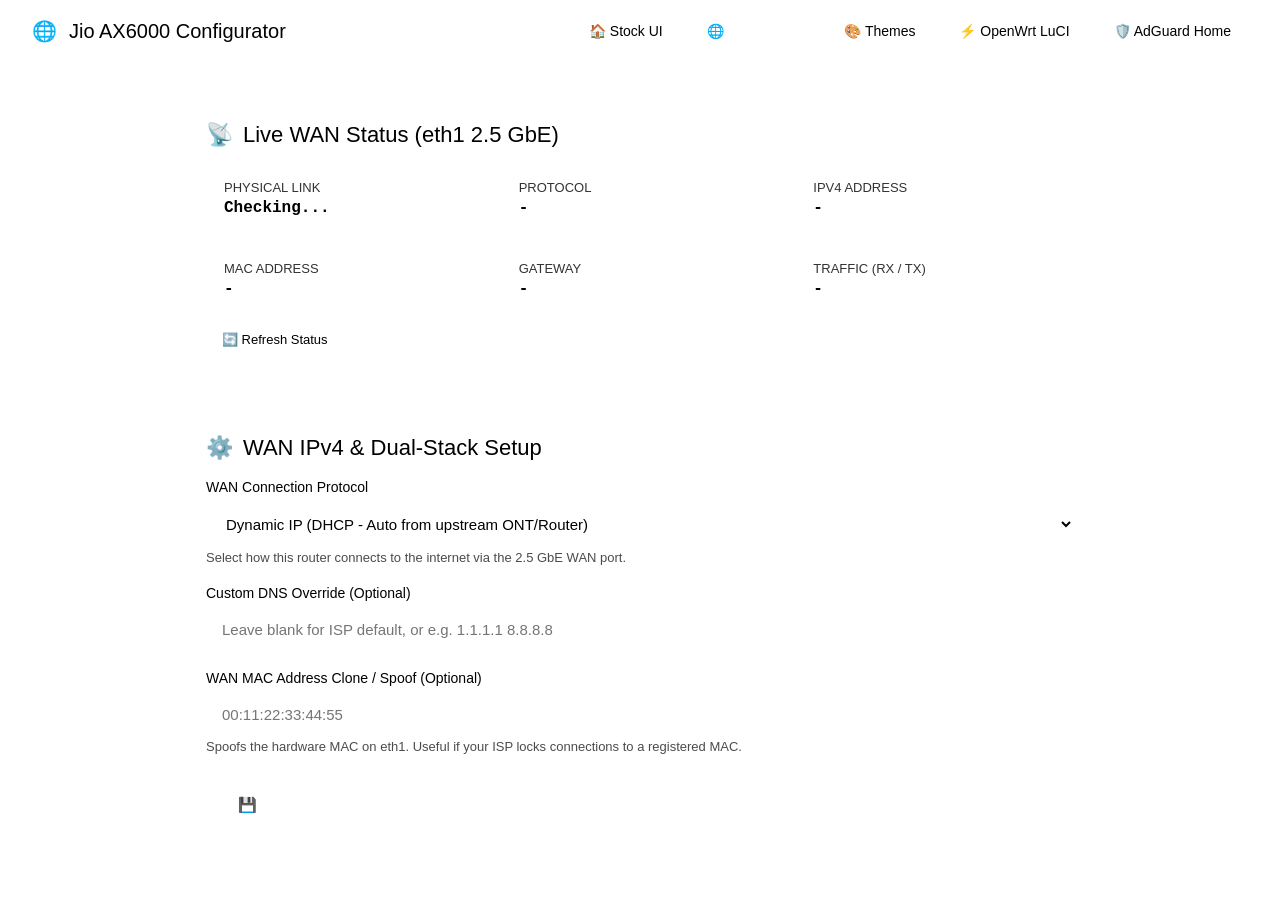
==== web/wan-settings.html @ c9da52d7 "feat(web): add stock WAN setup companion page, theme customizer, and persistent multi-portal launche" ====
<!DOCTYPE html>
<html lang="en">
<head>
  <meta charset="UTF-8" />
  <meta name="viewport" content="width=device-width, initial-scale=1.0" />
  <title>Jio AX6000 - WAN & Dual-Stack Setup</title>
  <link href="/main.6efd2594.css" rel="stylesheet" />
  <link id="active-theme-link" href="/themes/active-theme.css" rel="stylesheet" />
  <style>
    body {
      background-color: var(--jioWrtPageBG);
      color: var(--jioWrtText);
      font-family: JioTypeLight, -apple-system, BlinkMacSystemFont, 'Segoe UI', Roboto, sans-serif;
      margin: 0;
      padding: 0;
      display: flex;
      flex-direction: column;
      min-height: 100vh;
    }
    .top-bar {
      background-color: var(--jioWrtWhite);
      border-bottom: 1px solid var(--jioWrtBorder);
      padding: 14px 32px;
      display: flex;
      justify-content: space-between;
      align-items: center;
      box-shadow: 0 2px 4px var(--jioWrtShadow);
      position: sticky;
      top: 0;
      z-index: 100;
    }
    .brand {
      display: flex;
      align-items: center;
      gap: 12px;
      font-family: JioTypeBold, sans-serif;
      font-size: 20px;
      color: var(--jioWrtPrimary);
    }
    .nav-links {
      display: flex;
      gap: 10px;
    }
    .nav-btn {
      padding: 8px 16px;
      border-radius: 20px;
      font-family: JioTypeMedium, sans-serif;
      font-size: 14px;
      color: var(--jioWrtText);
      background: transparent;
      border: 1px solid transparent;
      text-decoration: none;
      transition: all 0.2s ease;
      cursor: pointer;
    }
    .nav-btn:hover {
      background-color: var(--jioWrtPageBG);
      color: var(--jioWrtPrimary);
    }
    .nav-btn.active {
      background-color: var(--jioWrtPrimary);
      color: #fff;
    }
    .container {
      max-width: 980px;
      margin: 32px auto;
      padding: 0 24px;
      width: 100%;
      box-sizing: border-box;
    }
    .card {
      background-color: var(--jioWrtWhite);
      border: 1px solid var(--jioWrtBorder);
      border-radius: 16px;
      padding: 28px 32px;
      margin-bottom: 24px;
      box-shadow: 0 4px 12px var(--jioWrtShadow);
    }
    .card-title {
      font-family: JioTypeBold, sans-serif;
      font-size: 22px;
      color: var(--jioWrtPrimary);
      margin-top: 0;
      margin-bottom: 18px;
      display: flex;
      align-items: center;
      gap: 10px;
    }
    .status-grid {
      display: grid;
      grid-template-columns: repeat(auto-fit, minmax(220px, 1fr));
      gap: 16px;
      margin-bottom: 12px;
    }
    .status-item {
      background: var(--jioWrtPageBG);
      border-radius: 12px;
      padding: 14px 18px;
    }
    .status-label {
      font-size: 13px;
      color: var(--jioWrtText);
      opacity: 0.8;
      text-transform: uppercase;
      margin-bottom: 4px;
    }
    .status-val {
      font-family: JioTypeMedium, monospace;
      font-size: 16px;
      font-weight: 600;
      color: var(--jioWrtPrimary);
      word-break: break-all;
    }
    .badge {
      display: inline-block;
      padding: 4px 10px;
      border-radius: 12px;
      font-size: 12px;
      font-weight: bold;
    }
    .badge-success { background-color: var(--jioWrtSuccessBG); color: var(--jioWrtSuccess); }
    .badge-error { background-color: var(--jioWrtErrorBG); color: var(--jioWrtError); }
    .form-group {
      margin-bottom: 20px;
    }
    .form-label {
      display: block;
      font-family: JioTypeMedium, sans-serif;
      font-size: 14px;
      margin-bottom: 8px;
      color: var(--jioWrtText);
    }
    .form-input, .form-select {
      width: 100%;
      padding: 12px 16px;
      border-radius: 10px;
      border: 1px solid var(--jioWrtBorder);
      background-color: var(--jioWrtSelectBG);
      color: var(--jioWrtText);
      font-family: inherit;
      font-size: 15px;
      box-sizing: border-box;
      outline: none;
      transition: border 0.2s;
    }
    .form-input:focus, .form-select:focus {
      border-color: var(--jioWrtPrimary);
    }
    .form-row {
      display: grid;
      grid-template-columns: 1fr 1fr;
      gap: 16px;
    }
    @media (max-width: 600px) {
      .form-row { grid-template-columns: 1fr; }
      .nav-links { flex-wrap: wrap; }
      .top-bar { padding: 12px 16px; }
    }
    .btn-submit {
      background-color: var(--jioWrtPrimary);
      color: #fff;
      border: none;
      border-radius: 24px;
      padding: 14px 32px;
      font-family: JioTypeBold, sans-serif;
      font-size: 15px;
      cursor: pointer;
      display: inline-flex;
      align-items: center;
      gap: 8px;
      transition: opacity 0.2s;
    }
    .btn-submit:hover { opacity: 0.9; }
    .btn-submit:disabled { opacity: 0.5; cursor: not-allowed; }
    .btn-secondary {
      background-color: transparent;
      color: var(--jioWrtText);
      border: 1px solid var(--jioWrtBorder);
      border-radius: 24px;
      padding: 14px 24px;
      font-family: JioTypeMedium, sans-serif;
      font-size: 14px;
      cursor: pointer;
      margin-left: 12px;
    }
    .toast {
      padding: 12px 20px;
      border-radius: 8px;
      margin-top: 16px;
      display: none;
      font-family: JioTypeMedium, sans-serif;
    }
    .toast-success { background: var(--jioWrtSuccessBG); color: var(--jioWrtSuccess); border: 1px solid var(--jioWrtSuccess); }
    .toast-error { background: var(--jioWrtErrorBG); color: var(--jioWrtError); border: 1px solid var(--jioWrtError); }
    .hint { font-size: 13px; color: var(--jioWrtText); opacity: 0.7; margin-top: 4px; }
  </style>
</head>
<body>
  <div class="top-bar">
    <div class="brand">
      <span>🌐</span> Jio AX6000 Configurator
    </div>
    <div class="nav-links">
      <a href="/" class="nav-btn">🏠 Stock UI</a>
      <a href="/wan-settings.html" class="nav-btn active">🌐 WAN Setup</a>
      <a href="/theme-settings.html" class="nav-btn">🎨 Themes</a>
      <a href="http://192.168.31.1:8888/" target="_blank" class="nav-btn">⚡ OpenWrt LuCI</a>
      <a href="http://192.168.31.1:3000/" target="_blank" class="nav-btn">🛡️ AdGuard Home</a>
    </div>
  </div>

  <div class="container">
    <!-- Live Status Card -->
    <div class="card">
      <div class="card-title">
        <span>📡</span> Live WAN Status (eth1 2.5 GbE)
      </div>
      <div class="status-grid">
        <div class="status-item">
          <div class="status-label">Physical Link</div>
          <div class="status-val" id="st-carrier">Checking...</div>
        </div>
        <div class="status-item">
          <div class="status-label">Protocol</div>
          <div class="status-val" id="st-proto">-</div>
        </div>
        <div class="status-item">
          <div class="status-label">IPv4 Address</div>
          <div class="status-val" id="st-ip">-</div>
        </div>
        <div class="status-item">
          <div class="status-label">MAC Address</div>
          <div class="status-val" id="st-mac">-</div>
        </div>
        <div class="status-item">
          <div class="status-label">Gateway</div>
          <div class="status-val" id="st-gw">-</div>
        </div>
        <div class="status-item">
          <div class="status-label">Traffic (RX / TX)</div>
          <div class="status-val" id="st-traffic">-</div>
        </div>
      </div>
      <button class="btn-secondary" style="margin-left: 0; padding: 8px 16px; font-size: 13px;" onclick="fetchStatus()">🔄 Refresh Status</button>
    </div>

    <!-- Configuration Form Card -->
    <div class="card">
      <div class="card-title">
        <span>⚙️</span> WAN IPv4 & Dual-Stack Setup
      </div>
      <form id="wanForm" onsubmit="saveConfig(event)">
        <div class="form-group">
          <label class="form-label" for="proto">WAN Connection Protocol</label>
          <select class="form-select" id="proto" onchange="updateFormFields()">
            <option value="dhcp">Dynamic IP (DHCP - Auto from upstream ONT/Router)</option>
            <option value="static">Static IP (Manual IP, Netmask, Gateway, DNS)</option>
            <option value="pppoe">PPPoE (Fiber / DSL User Authentication)</option>
            <option value="464xlat">Carrier 464xlat (IPv4 over IPv6 translation)</option>
          </select>
          <div class="hint">Select how this router connects to the internet via the 2.5 GbE WAN port.</div>
        </div>

        <!-- Static IP Fields -->
        <div id="static-fields" style="display: none;">
          <div class="form-row">
            <div class="form-group">
              <label class="form-label" for="ipaddr">Static IPv4 Address</label>
              <input type="text" class="form-input" id="ipaddr" placeholder="e.g. 192.168.1.100" />
            </div>
            <div class="form-group">
              <label class="form-label" for="netmask">Subnet Mask</label>
              <input type="text" class="form-input" id="netmask" placeholder="255.255.255.0" value="255.255.255.0" />
            </div>
          </div>
          <div class="form-row">
            <div class="form-group">
              <label class="form-label" for="gateway">Default Gateway</label>
              <input type="text" class="form-input" id="gateway" placeholder="e.g. 192.168.1.1" />
            </div>
            <div class="form-group">
              <label class="form-label" for="dns">DNS Servers (Space-separated)</label>
              <input type="text" class="form-input" id="dns" placeholder="e.g. 1.1.1.1 8.8.8.8" />
            </div>
          </div>
        </div>

        <!-- PPPoE Fields -->
        <div id="pppoe-fields" style="display: none;">
          <div class="form-row">
            <div class="form-group">
              <label class="form-label" for="username">PPPoE Username</label>
              <input type="text" class="form-input" id="username" placeholder="ISP Username" />
            </div>
            <div class="form-group">
              <label class="form-label" for="password">PPPoE Password</label>
              <input type="password" class="form-input" id="password" placeholder="ISP Password" />
            </div>
          </div>
          <div class="form-group">
            <label class="form-label" for="mtu">MTU Size</label>
            <input type="number" class="form-input" id="mtu" placeholder="1492" value="1492" />
            <div class="hint">Standard PPPoE MTU is 1492.</div>
          </div>
        </div>

        <!-- DHCP Optional Custom DNS -->
        <div id="dhcp-fields">
          <div class="form-group">
            <label class="form-label" for="dhcp-dns">Custom DNS Override (Optional)</label>
            <input type="text" class="form-input" id="dhcp-dns" placeholder="Leave blank for ISP default, or e.g. 1.1.1.1 8.8.8.8" />
          </div>
        </div>

        <!-- Advanced MAC Clone -->
        <div class="form-group">
          <label class="form-label" for="macaddr">WAN MAC Address Clone / Spoof (Optional)</label>
          <input type="text" class="form-input" id="macaddr" placeholder="00:11:22:33:44:55" />
          <div class="hint">Spoofs the hardware MAC on eth1. Useful if your ISP locks connections to a registered MAC.</div>
        </div>

        <div style="margin-top: 28px;">
          <button type="submit" class="btn-submit" id="btnSave">💾 Save & Apply WAN Config</button>
        </div>
        <div class="toast" id="toast"></div>
      </form>
    </div>
  </div>

  <script>
    function formatBytes(bytes) {
      if (!bytes || bytes === 0) return '0 B';
      const k = 1024;
      const sizes = ['B', 'KB', 'MB', 'GB'];
      const i = Math.floor(Math.log(bytes) / Math.log(k));
      return parseFloat((bytes / Math.pow(k, i)).toFixed(1)) + ' ' + sizes[i];
    }

    function updateFormFields() {
      const proto = document.getElementById('proto').value;
      document.getElementById('static-fields').style.display = (proto === 'static') ? 'block' : 'none';
      document.getElementById('pppoe-fields').style.display = (proto === 'pppoe') ? 'block' : 'none';
      document.getElementById('dhcp-fields').style.display = (proto === 'dhcp') ? 'block' : 'none';
    }

    async function fetchStatus() {
      try {
        const res = await fetch('/cgi-bin/wan-config');
        const data = await res.json();
        
        const elCarrier = document.getElementById('st-carrier');
        if (data.carrier) {
          elCarrier.innerHTML = '<span class="badge badge-success">CONNECTED</span>';
        } else {
          elCarrier.innerHTML = '<span class="badge badge-error">CABLE UNPLUGGED</span>';
        }

        document.getElementById('st-proto').textContent = (data.proto || 'dhcp').toUpperCase();
        document.getElementById('st-ip').textContent = data.live_ip || data.ipaddr || 'Pending / Dynamic';
        document.getElementById('st-mac').textContent = data.live_mac || data.macaddr || '-';
        document.getElementById('st-gw').textContent = data.gateway || '-';
        document.getElementById('st-traffic').textContent = formatBytes(data.rx_bytes) + ' / ' + formatBytes(data.tx_bytes);

        if (!window.loadedOnce) {
          document.getElementById('proto').value = data.proto || 'dhcp';
          document.getElementById('ipaddr').value = data.ipaddr || '';
          document.getElementById('netmask').value = data.netmask || '255.255.255.0';
          document.getElementById('gateway').value = data.gateway || '';
          document.getElementById('dns').value = data.dns || '';
          document.getElementById('dhcp-dns').value = data.dns || '';
          document.getElementById('username').value = data.username || '';
          document.getElementById('mtu').value = data.mtu || '1492';
          document.getElementById('macaddr').value = data.macaddr || '';
          updateFormFields();
          window.loadedOnce = true;
        }
      } catch (e) {
        console.error('Failed to fetch WAN status', e);
      }
    }

    async function saveConfig(e) {
      e.preventDefault();
      const btn = document.getElementById('btnSave');
      const toast = document.getElementById('toast');
      btn.disabled = true;
      btn.textContent = '⏳ Applying Configuration...';
      toast.style.display = 'none';

      const proto = document.getElementById('proto').value;
      const payload = {
        proto: proto,
        macaddr: document.getElementById('macaddr').value.trim()
      };

      if (proto === 'static') {
        payload.ipaddr = document.getElementById('ipaddr').value.trim();
        payload.netmask = document.getElementById('netmask').value.trim();
        payload.gateway = document.getElementById('gateway').value.trim();
        payload.dns = document.getElementById('dns').value.trim();
      } else if (proto === 'pppoe') {
        payload.username = document.getElementById('username').value.trim();
        payload.password = document.getElementById('password').value.trim();
        payload.mtu = document.getElementById('mtu').value.trim();
      } else if (proto === 'dhcp') {
        payload.dns = document.getElementById('dhcp-dns').value.trim();
      }

      try {
        const res = await fetch('/cgi-bin/wan-config', {
          method: 'POST',
          headers: { 'Content-Type': 'application/json' },
          body: JSON.stringify(payload)
        });
        const resp = await res.json();
        if (resp.status === 'OK') {
          toast.className = 'toast toast-success';
          toast.textContent = '✅ ' + resp.message;
          toast.style.display = 'block';
          setTimeout(fetchStatus, 2500);
        } else {
          toast.className = 'toast toast-error';
          toast.textContent = '❌ Error: ' + (resp.message || 'Failed to apply configuration');
          toast.style.display = 'block';
        }
      } catch (err) {
        toast.className = 'toast toast-error';
        toast.textContent = '❌ Network communication error: ' + err.message;
        toast.style.display = 'block';
      } finally {
        btn.disabled = false;
        btn.textContent = '💾 Save & Apply WAN Config';
      }
    }

    fetchStatus();
    setInterval(fetchStatus, 5000);
  </script>
</body>
</html>
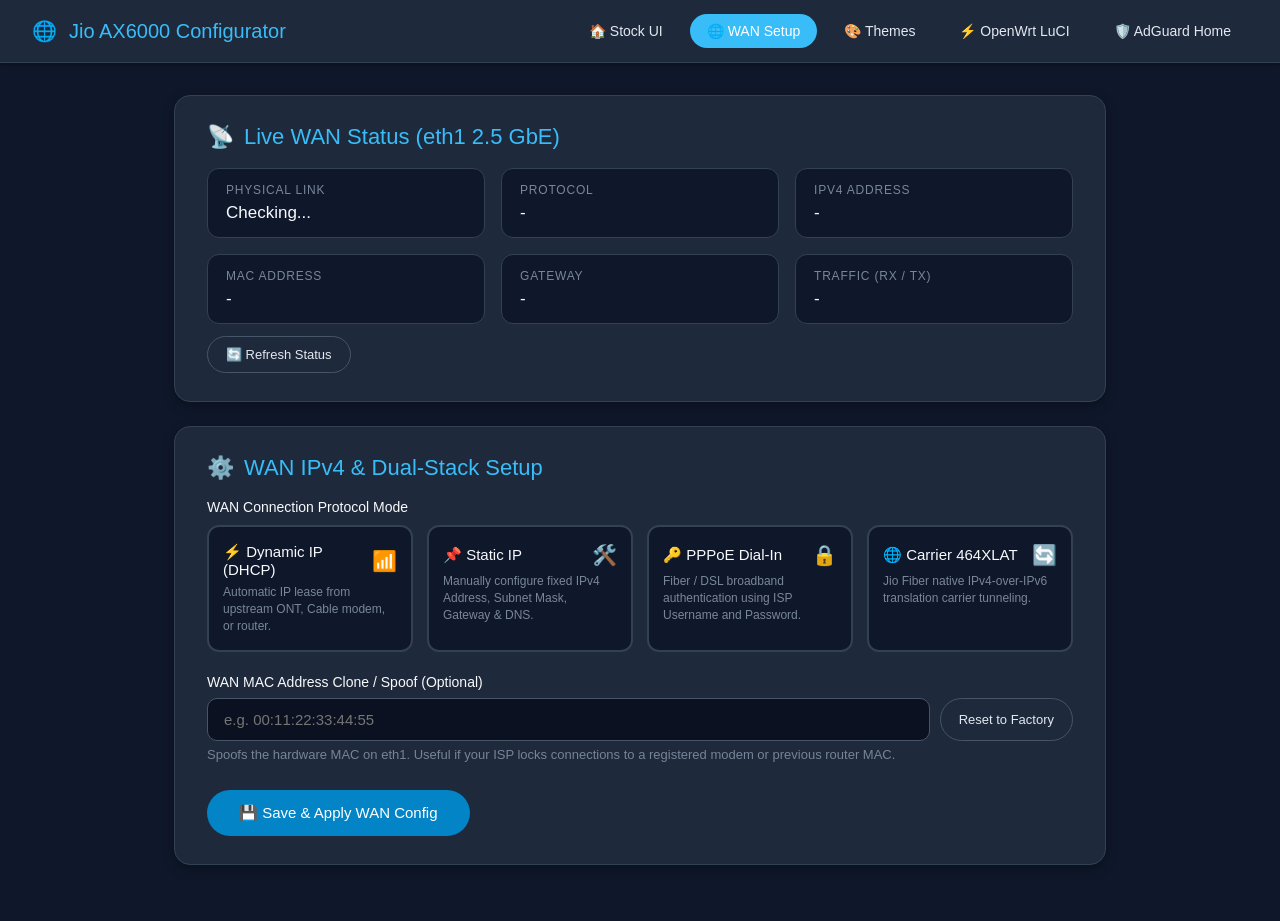
==== commit af096ab5: "fix(web): replace hidden select dropdown with interactive protocol selector cards" ====
--- a/web/wan-settings.html
+++ b/web/wan-settings.html
@@ -7,9 +7,15 @@
   <link href="/main.6efd2594.css" rel="stylesheet" />
   <link id="active-theme-link" href="/themes/active-theme.css" rel="stylesheet" />
   <style>
+    /* Force overrides over vendor's select{display:none} */
+    select, .form-select {
+      display: block !important;
+      appearance: auto !important;
+      -webkit-appearance: auto !important;
+    }
     body {
-      background-color: var(--jioWrtPageBG);
-      color: var(--jioWrtText);
+      background-color: var(--jioWrtPageBG, #0f172a);
+      color: var(--jioWrtText, #e2e8f0);
       font-family: JioTypeLight, -apple-system, BlinkMacSystemFont, 'Segoe UI', Roboto, sans-serif;
       margin: 0;
       padding: 0;
@@ -18,13 +24,13 @@
       min-height: 100vh;
     }
     .top-bar {
-      background-color: var(--jioWrtWhite);
-      border-bottom: 1px solid var(--jioWrtBorder);
+      background-color: var(--jioWrtWhite, #1e293b);
+      border-bottom: 1px solid var(--jioWrtBorder, #334155);
       padding: 14px 32px;
       display: flex;
       justify-content: space-between;
       align-items: center;
-      box-shadow: 0 2px 4px var(--jioWrtShadow);
+      box-shadow: 0 2px 4px var(--jioWrtShadow, rgba(0,0,0,0.3));
       position: sticky;
       top: 0;
       z-index: 100;
@@ -35,7 +41,7 @@
       gap: 12px;
       font-family: JioTypeBold, sans-serif;
       font-size: 20px;
-      color: var(--jioWrtPrimary);
+      color: var(--jioWrtPrimary, #38bdf8);
     }
     .nav-links {
       display: flex;
@@ -46,7 +52,7 @@
       border-radius: 20px;
       font-family: JioTypeMedium, sans-serif;
       font-size: 14px;
-      color: var(--jioWrtText);
+      color: var(--jioWrtText, #e2e8f0);
       background: transparent;
       border: 1px solid transparent;
       text-decoration: none;
@@ -54,11 +60,11 @@
       cursor: pointer;
     }
     .nav-btn:hover {
-      background-color: var(--jioWrtPageBG);
-      color: var(--jioWrtPrimary);
+      background-color: var(--jioWrtPageBG, #0f172a);
+      color: var(--jioWrtPrimary, #38bdf8);
     }
     .nav-btn.active {
-      background-color: var(--jioWrtPrimary);
+      background-color: var(--jioWrtPrimary, #38bdf8);
       color: #fff;
     }
     .container {
@@ -69,17 +75,17 @@
       box-sizing: border-box;
     }
     .card {
-      background-color: var(--jioWrtWhite);
-      border: 1px solid var(--jioWrtBorder);
+      background-color: var(--jioWrtWhite, #1e293b);
+      border: 1px solid var(--jioWrtBorder, #334155);
       border-radius: 16px;
       padding: 28px 32px;
       margin-bottom: 24px;
-      box-shadow: 0 4px 12px var(--jioWrtShadow);
+      box-shadow: 0 4px 12px var(--jioWrtShadow, rgba(0,0,0,0.3));
     }
     .card-title {
       font-family: JioTypeBold, sans-serif;
       font-size: 22px;
-      color: var(--jioWrtPrimary);
+      color: var(--jioWrtPrimary, #38bdf8);
       margin-top: 0;
       margin-bottom: 18px;
       display: flex;
@@ -93,33 +99,83 @@
       margin-bottom: 12px;
     }
     .status-item {
-      background: var(--jioWrtPageBG);
+      background: var(--jioWrtPageBG, #0f172a);
       border-radius: 12px;
       padding: 14px 18px;
+      border: 1px solid var(--jioWrtBorder, #334155);
     }
     .status-label {
-      font-size: 13px;
-      color: var(--jioWrtText);
+      font-size: 12px;
+      text-transform: uppercase;
+      letter-spacing: 0.8px;
+      color: var(--jioWrtText, #94a3b8);
       opacity: 0.8;
-      text-transform: uppercase;
-      margin-bottom: 4px;
+      margin-bottom: 6px;
     }
     .status-val {
-      font-family: JioTypeMedium, monospace;
-      font-size: 16px;
-      font-weight: 600;
-      color: var(--jioWrtPrimary);
+      font-family: JioTypeBold, sans-serif;
+      font-size: 17px;
+      color: var(--jioWrtText, #f8fafc);
       word-break: break-all;
     }
     .badge {
       display: inline-block;
-      padding: 4px 10px;
+      padding: 3px 10px;
       border-radius: 12px;
       font-size: 12px;
       font-weight: bold;
     }
-    .badge-success { background-color: var(--jioWrtSuccessBG); color: var(--jioWrtSuccess); }
-    .badge-error { background-color: var(--jioWrtErrorBG); color: var(--jioWrtError); }
+    .badge-success { background-color: rgba(34, 197, 94, 0.2); color: #4ade80; border: 1px solid #22c55e; }
+    .badge-error { background-color: rgba(239, 68, 68, 0.2); color: #f87171; border: 1px solid #ef4444; }
+
+    /* Interactive Protocol Mode Cards */
+    .proto-grid {
+      display: grid;
+      grid-template-columns: repeat(auto-fit, minmax(200px, 1fr));
+      gap: 14px;
+      margin-top: 10px;
+      margin-bottom: 22px;
+    }
+    .proto-card {
+      border: 2px solid var(--jioWrtBorder, #334155);
+      background-color: var(--jioWrtPageBG, #0f172a);
+      border-radius: 12px;
+      padding: 16px 14px;
+      cursor: pointer;
+      transition: all 0.2s ease;
+      display: flex;
+      flex-direction: column;
+      gap: 6px;
+      user-select: none;
+    }
+    .proto-card:hover {
+      border-color: var(--jioWrtPrimary, #38bdf8);
+      transform: translateY(-2px);
+    }
+    .proto-card.active {
+      border-color: var(--jioWrtPrimary, #38bdf8);
+      background-color: var(--jioWrtSelectBG, rgba(56, 189, 248, 0.1));
+      box-shadow: 0 0 0 1px var(--jioWrtPrimary, #38bdf8);
+    }
+    .proto-header {
+      display: flex;
+      align-items: center;
+      justify-content: space-between;
+      font-family: JioTypeBold, sans-serif;
+      font-size: 15px;
+      color: var(--jioWrtText, #f8fafc);
+    }
+    .proto-card.active .proto-header {
+      color: var(--jioWrtPrimary, #38bdf8);
+    }
+    .proto-icon { font-size: 20px; }
+    .proto-desc {
+      font-size: 12px;
+      color: var(--jioWrtText, #94a3b8);
+      opacity: 0.8;
+      line-height: 1.4;
+    }
+
     .form-group {
       margin-bottom: 20px;
     }
@@ -128,36 +184,37 @@
       font-family: JioTypeMedium, sans-serif;
       font-size: 14px;
       margin-bottom: 8px;
-      color: var(--jioWrtText);
+      color: var(--jioWrtText, #f8fafc);
     }
     .form-input, .form-select {
       width: 100%;
       padding: 12px 16px;
       border-radius: 10px;
-      border: 1px solid var(--jioWrtBorder);
-      background-color: var(--jioWrtSelectBG);
-      color: var(--jioWrtText);
+      border: 1px solid var(--jioWrtBorder, #475569);
+      background-color: var(--jioWrtSelectBG, #0b1120);
+      color: var(--jioWrtText, #f8fafc);
       font-family: inherit;
       font-size: 15px;
       box-sizing: border-box;
       outline: none;
-      transition: border 0.2s;
+      transition: border-color 0.2s;
     }
     .form-input:focus, .form-select:focus {
-      border-color: var(--jioWrtPrimary);
+      border-color: var(--jioWrtPrimary, #38bdf8);
     }
     .form-row {
       display: grid;
       grid-template-columns: 1fr 1fr;
       gap: 16px;
     }
-    @media (max-width: 600px) {
+    @media (max-width: 650px) {
       .form-row { grid-template-columns: 1fr; }
+      .proto-grid { grid-template-columns: 1fr 1fr; }
       .nav-links { flex-wrap: wrap; }
       .top-bar { padding: 12px 16px; }
     }
     .btn-submit {
-      background-color: var(--jioWrtPrimary);
+      background-color: var(--jioWrtPrimary, #0284c7);
       color: #fff;
       border: none;
       border-radius: 24px;
@@ -174,14 +231,13 @@
     .btn-submit:disabled { opacity: 0.5; cursor: not-allowed; }
     .btn-secondary {
       background-color: transparent;
-      color: var(--jioWrtText);
-      border: 1px solid var(--jioWrtBorder);
+      color: var(--jioWrtText, #e2e8f0);
+      border: 1px solid var(--jioWrtBorder, #475569);
       border-radius: 24px;
-      padding: 14px 24px;
+      padding: 10px 18px;
       font-family: JioTypeMedium, sans-serif;
-      font-size: 14px;
+      font-size: 13px;
       cursor: pointer;
-      margin-left: 12px;
     }
     .toast {
       padding: 12px 20px;
@@ -190,9 +246,25 @@
       display: none;
       font-family: JioTypeMedium, sans-serif;
     }
-    .toast-success { background: var(--jioWrtSuccessBG); color: var(--jioWrtSuccess); border: 1px solid var(--jioWrtSuccess); }
-    .toast-error { background: var(--jioWrtErrorBG); color: var(--jioWrtError); border: 1px solid var(--jioWrtError); }
-    .hint { font-size: 13px; color: var(--jioWrtText); opacity: 0.7; margin-top: 4px; }
+    .toast-success { background: rgba(34, 197, 94, 0.2); color: #4ade80; border: 1px solid #22c55e; }
+    .toast-error { background: rgba(239, 68, 68, 0.2); color: #f87171; border: 1px solid #ef4444; }
+    .hint { font-size: 13px; color: var(--jioWrtText, #94a3b8); opacity: 0.75; margin-top: 6px; }
+    .sub-section {
+      background: rgba(255, 255, 255, 0.02);
+      border: 1px solid var(--jioWrtBorder, #334155);
+      border-radius: 12px;
+      padding: 20px;
+      margin-bottom: 20px;
+    }
+    .sub-section-title {
+      font-family: JioTypeBold, sans-serif;
+      font-size: 16px;
+      color: var(--jioWrtPrimary, #38bdf8);
+      margin-bottom: 16px;
+      display: flex;
+      align-items: center;
+      gap: 8px;
+    }
   </style>
 </head>
 <body>
@@ -241,7 +313,7 @@
           <div class="status-val" id="st-traffic">-</div>
         </div>
       </div>
-      <button class="btn-secondary" style="margin-left: 0; padding: 8px 16px; font-size: 13px;" onclick="fetchStatus()">🔄 Refresh Status</button>
+      <button class="btn-secondary" onclick="fetchStatus()">🔄 Refresh Status</button>
     </div>
 
     <!-- Configuration Form Card -->
@@ -250,73 +322,142 @@
         <span>⚙️</span> WAN IPv4 & Dual-Stack Setup
       </div>
       <form id="wanForm" onsubmit="saveConfig(event)">
+        
+        <!-- Interactive Protocol Mode Selector -->
         <div class="form-group">
-          <label class="form-label" for="proto">WAN Connection Protocol</label>
-          <select class="form-select" id="proto" onchange="updateFormFields()">
-            <option value="dhcp">Dynamic IP (DHCP - Auto from upstream ONT/Router)</option>
-            <option value="static">Static IP (Manual IP, Netmask, Gateway, DNS)</option>
-            <option value="pppoe">PPPoE (Fiber / DSL User Authentication)</option>
-            <option value="464xlat">Carrier 464xlat (IPv4 over IPv6 translation)</option>
+          <label class="form-label">WAN Connection Protocol Mode</label>
+          <div class="proto-grid">
+            <div class="proto-card" id="card-dhcp" onclick="selectProtocol('dhcp')">
+              <div class="proto-header">
+                <span>⚡ Dynamic IP (DHCP)</span>
+                <span class="proto-icon">📶</span>
+              </div>
+              <div class="proto-desc">Automatic IP lease from upstream ONT, Cable modem, or router.</div>
+            </div>
+            <div class="proto-card" id="card-static" onclick="selectProtocol('static')">
+              <div class="proto-header">
+                <span>📌 Static IP</span>
+                <span class="proto-icon">🛠️</span>
+              </div>
+              <div class="proto-desc">Manually configure fixed IPv4 Address, Subnet Mask, Gateway & DNS.</div>
+            </div>
+            <div class="proto-card" id="card-pppoe" onclick="selectProtocol('pppoe')">
+              <div class="proto-header">
+                <span>🔑 PPPoE Dial-In</span>
+                <span class="proto-icon">🔒</span>
+              </div>
+              <div class="proto-desc">Fiber / DSL broadband authentication using ISP Username and Password.</div>
+            </div>
+            <div class="proto-card" id="card-464xlat" onclick="selectProtocol('464xlat')">
+              <div class="proto-header">
+                <span>🌐 Carrier 464XLAT</span>
+                <span class="proto-icon">🔄</span>
+              </div>
+              <div class="proto-desc">Jio Fiber native IPv4-over-IPv6 translation carrier tunneling.</div>
+            </div>
+          </div>
+          
+          <!-- Hidden fallback select for standard form compliance -->
+          <select id="proto" class="form-select" onchange="selectProtocol(this.value)" style="display: none !important;">
+            <option value="dhcp">Dynamic IP (DHCP)</option>
+            <option value="static">Static IP</option>
+            <option value="pppoe">PPPoE</option>
+            <option value="464xlat">Carrier 464xlat</option>
           </select>
-          <div class="hint">Select how this router connects to the internet via the 2.5 GbE WAN port.</div>
-        </div>
-
-        <!-- Static IP Fields -->
-        <div id="static-fields" style="display: none;">
+        </div>
+
+        <!-- 1. Static IP Configuration Fields -->
+        <div id="static-fields" class="sub-section" style="display: none;">
+          <div class="sub-section-title">
+            <span>📌</span> Static IPv4 Settings
+          </div>
           <div class="form-row">
             <div class="form-group">
-              <label class="form-label" for="ipaddr">Static IPv4 Address</label>
+              <label class="form-label" for="ipaddr">Static IPv4 Address *</label>
               <input type="text" class="form-input" id="ipaddr" placeholder="e.g. 192.168.1.100" />
-            </div>
-            <div class="form-group">
-              <label class="form-label" for="netmask">Subnet Mask</label>
+              <div class="hint">The fixed IP address assigned to this router.</div>
+            </div>
+            <div class="form-group">
+              <label class="form-label" for="netmask">Subnet Mask *</label>
               <input type="text" class="form-input" id="netmask" placeholder="255.255.255.0" value="255.255.255.0" />
+              <div class="hint">Standard subnet mask (usually 255.255.255.0).</div>
             </div>
           </div>
           <div class="form-row">
             <div class="form-group">
-              <label class="form-label" for="gateway">Default Gateway</label>
+              <label class="form-label" for="gateway">Default Gateway *</label>
               <input type="text" class="form-input" id="gateway" placeholder="e.g. 192.168.1.1" />
-            </div>
-            <div class="form-group">
-              <label class="form-label" for="dns">DNS Servers (Space-separated)</label>
+              <div class="hint">Upstream router or gateway IP address.</div>
+            </div>
+            <div class="form-group">
+              <label class="form-label" for="dns">DNS Nameservers *</label>
               <input type="text" class="form-input" id="dns" placeholder="e.g. 1.1.1.1 8.8.8.8" />
-            </div>
-          </div>
-        </div>
-
-        <!-- PPPoE Fields -->
-        <div id="pppoe-fields" style="display: none;">
+              <div class="hint">Space-separated DNS servers (e.g. Cloudflare / Google).</div>
+            </div>
+          </div>
+        </div>
+
+        <!-- 2. PPPoE Configuration Fields -->
+        <div id="pppoe-fields" class="sub-section" style="display: none;">
+          <div class="sub-section-title">
+            <span>🔑</span> PPPoE Fiber Authentication Settings
+          </div>
           <div class="form-row">
             <div class="form-group">
-              <label class="form-label" for="username">PPPoE Username</label>
-              <input type="text" class="form-input" id="username" placeholder="ISP Username" />
-            </div>
-            <div class="form-group">
-              <label class="form-label" for="password">PPPoE Password</label>
-              <input type="password" class="form-input" id="password" placeholder="ISP Password" />
-            </div>
+              <label class="form-label" for="username">PPPoE Account Username *</label>
+              <input type="text" class="form-input" id="username" placeholder="ISP Username / Account ID" />
+            </div>
+            <div class="form-group">
+              <label class="form-label" for="password">PPPoE Account Password *</label>
+              <input type="password" class="form-input" id="password" placeholder="ISP Account Password" />
+            </div>
+          </div>
+          <div class="form-row">
+            <div class="form-group">
+              <label class="form-label" for="mtu">MTU Size</label>
+              <input type="number" class="form-input" id="mtu" placeholder="1492" value="1492" />
+              <div class="hint">Standard broadband PPPoE MTU is 1492.</div>
+            </div>
+            <div class="form-group">
+              <label class="form-label" for="pppoe-dns">Custom DNS Override (Optional)</label>
+              <input type="text" class="form-input" id="pppoe-dns" placeholder="e.g. 1.1.1.1 8.8.8.8" />
+              <div class="hint">Leave empty to use ISP DNS automatically.</div>
+            </div>
+          </div>
+        </div>
+
+        <!-- 3. DHCP Configuration Fields -->
+        <div id="dhcp-fields" class="sub-section" style="display: none;">
+          <div class="sub-section-title">
+            <span>⚡</span> Dynamic IP (DHCP) Options
           </div>
           <div class="form-group">
-            <label class="form-label" for="mtu">MTU Size</label>
-            <input type="number" class="form-input" id="mtu" placeholder="1492" value="1492" />
-            <div class="hint">Standard PPPoE MTU is 1492.</div>
-          </div>
-        </div>
-
-        <!-- DHCP Optional Custom DNS -->
-        <div id="dhcp-fields">
+            <label class="form-label" for="dhcp-dns">Custom DNS Server Override (Optional)</label>
+            <input type="text" class="form-input" id="dhcp-dns" placeholder="e.g. 1.1.1.1 8.8.8.8 (Leave empty to use ISP defaults)" />
+            <div class="hint">By default, the router uses DNS servers provided by your upstream ISP/ONT. Enter space-separated DNS IPs to override.</div>
+          </div>
+        </div>
+
+        <!-- 4. 464XLAT Configuration Fields -->
+        <div id="xlat-fields" class="sub-section" style="display: none;">
+          <div class="sub-section-title">
+            <span>🌐</span> Carrier 464XLAT Options
+          </div>
           <div class="form-group">
-            <label class="form-label" for="dhcp-dns">Custom DNS Override (Optional)</label>
-            <input type="text" class="form-input" id="dhcp-dns" placeholder="Leave blank for ISP default, or e.g. 1.1.1.1 8.8.8.8" />
-          </div>
-        </div>
-
-        <!-- Advanced MAC Clone -->
+            <label class="form-label" for="xlat-dns">Custom DNS Server Override (Optional)</label>
+            <input type="text" class="form-input" id="xlat-dns" placeholder="e.g. 1.1.1.1 8.8.8.8" />
+            <div class="hint">Carrier 464XLAT uses IPv6 network prefixes to tunnel IPv4 traffic. Custom DNS can be specified here.</div>
+          </div>
+        </div>
+
+        <!-- Advanced MAC Clone / Spoofing -->
         <div class="form-group">
           <label class="form-label" for="macaddr">WAN MAC Address Clone / Spoof (Optional)</label>
-          <input type="text" class="form-input" id="macaddr" placeholder="00:11:22:33:44:55" />
-          <div class="hint">Spoofs the hardware MAC on eth1. Useful if your ISP locks connections to a registered MAC.</div>
+          <div style="display: flex; gap: 10px;">
+            <input type="text" class="form-input" id="macaddr" placeholder="e.g. 00:11:22:33:44:55" style="flex: 1;" />
+            <button type="button" class="btn-secondary" onclick="restoreHardwareMac()">Reset to Factory</button>
+          </div>
+          <div class="hint">Spoofs the hardware MAC on eth1. Useful if your ISP locks connections to a registered modem or previous router MAC.</div>
         </div>
 
         <div style="margin-top: 28px;">
@@ -328,6 +469,9 @@
   </div>
 
   <script>
+    let activeProtocol = 'dhcp';
+    let factoryMac = '00:11:22:33:44:55';
+
     function formatBytes(bytes) {
       if (!bytes || bytes === 0) return '0 B';
       const k = 1024;
@@ -336,11 +480,28 @@
       return parseFloat((bytes / Math.pow(k, i)).toFixed(1)) + ' ' + sizes[i];
     }
 
-    function updateFormFields() {
-      const proto = document.getElementById('proto').value;
+    function selectProtocol(proto) {
+      activeProtocol = proto;
+      document.getElementById('proto').value = proto;
+
+      // Update card visual active states
+      ['dhcp', 'static', 'pppoe', '464xlat'].forEach(p => {
+        const card = document.getElementById('card-' + p);
+        if (card) {
+          if (p === proto) card.classList.add('active');
+          else card.classList.remove('active');
+        }
+      });
+
+      // Show the respective form section
       document.getElementById('static-fields').style.display = (proto === 'static') ? 'block' : 'none';
       document.getElementById('pppoe-fields').style.display = (proto === 'pppoe') ? 'block' : 'none';
       document.getElementById('dhcp-fields').style.display = (proto === 'dhcp') ? 'block' : 'none';
+      document.getElementById('xlat-fields').style.display = (proto === '464xlat') ? 'block' : 'none';
+    }
+
+    function restoreHardwareMac() {
+      document.getElementById('macaddr').value = factoryMac;
     }
 
     async function fetchStatus() {
@@ -361,17 +522,22 @@
         document.getElementById('st-gw').textContent = data.gateway || '-';
         document.getElementById('st-traffic').textContent = formatBytes(data.rx_bytes) + ' / ' + formatBytes(data.tx_bytes);
 
+        if (data.live_mac) factoryMac = data.live_mac;
+
         if (!window.loadedOnce) {
-          document.getElementById('proto').value = data.proto || 'dhcp';
+          const proto = data.proto || 'dhcp';
+          selectProtocol(proto);
+
           document.getElementById('ipaddr').value = data.ipaddr || '';
           document.getElementById('netmask').value = data.netmask || '255.255.255.0';
           document.getElementById('gateway').value = data.gateway || '';
           document.getElementById('dns').value = data.dns || '';
           document.getElementById('dhcp-dns').value = data.dns || '';
+          document.getElementById('xlat-dns').value = data.dns || '';
+          document.getElementById('pppoe-dns').value = data.dns || '';
           document.getElementById('username').value = data.username || '';
           document.getElementById('mtu').value = data.mtu || '1492';
           document.getElementById('macaddr').value = data.macaddr || '';
-          updateFormFields();
           window.loadedOnce = true;
         }
       } catch (e) {
@@ -387,23 +553,33 @@
       btn.textContent = '⏳ Applying Configuration...';
       toast.style.display = 'none';
 
-      const proto = document.getElementById('proto').value;
+      const proto = activeProtocol;
       const payload = {
         proto: proto,
         macaddr: document.getElementById('macaddr').value.trim()
       };
 
       if (proto === 'static') {
-        payload.ipaddr = document.getElementById('ipaddr').value.trim();
-        payload.netmask = document.getElementById('netmask').value.trim();
+        const ip = document.getElementById('ipaddr').value.trim();
+        if (!ip) {
+          alert('Please enter a valid Static IPv4 Address!');
+          btn.disabled = false;
+          btn.textContent = '💾 Save & Apply WAN Config';
+          return;
+        }
+        payload.ipaddr = ip;
+        payload.netmask = document.getElementById('netmask').value.trim() || '255.255.255.0';
         payload.gateway = document.getElementById('gateway').value.trim();
         payload.dns = document.getElementById('dns').value.trim();
       } else if (proto === 'pppoe') {
         payload.username = document.getElementById('username').value.trim();
         payload.password = document.getElementById('password').value.trim();
-        payload.mtu = document.getElementById('mtu').value.trim();
+        payload.mtu = document.getElementById('mtu').value.trim() || '1492';
+        payload.dns = document.getElementById('pppoe-dns').value.trim();
       } else if (proto === 'dhcp') {
         payload.dns = document.getElementById('dhcp-dns').value.trim();
+      } else if (proto === '464xlat') {
+        payload.dns = document.getElementById('xlat-dns').value.trim();
       }
 
       try {
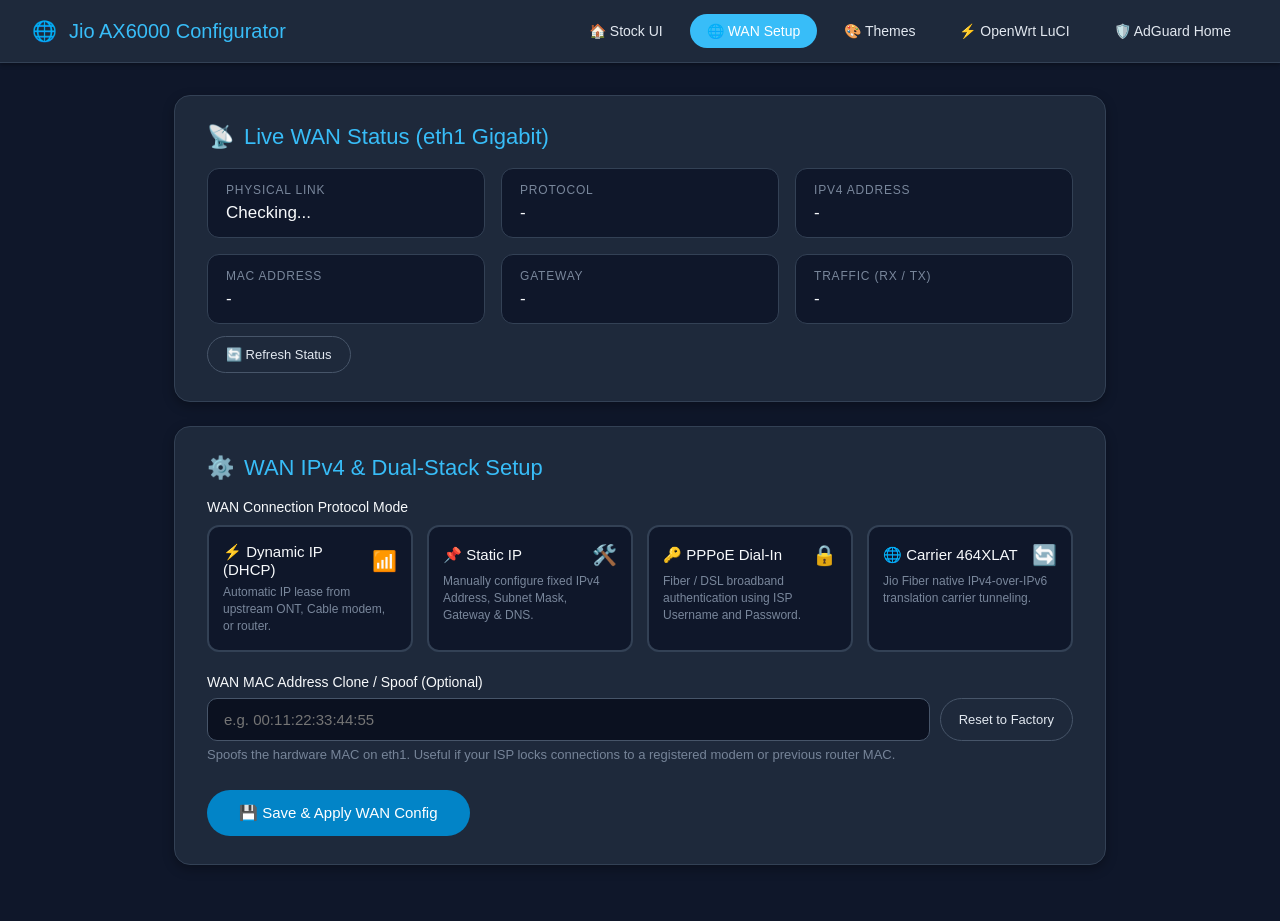
==== commit c11f11d7: "fix(label): correct WAN speed reference from 2.5 GbE to 1 GbE Gigabit" ====
--- a/web/wan-settings.html
+++ b/web/wan-settings.html
@@ -285,7 +285,7 @@
     <!-- Live Status Card -->
     <div class="card">
       <div class="card-title">
-        <span>📡</span> Live WAN Status (eth1 2.5 GbE)
+        <span>📡</span> Live WAN Status (eth1 Gigabit)
       </div>
       <div class="status-grid">
         <div class="status-item">
